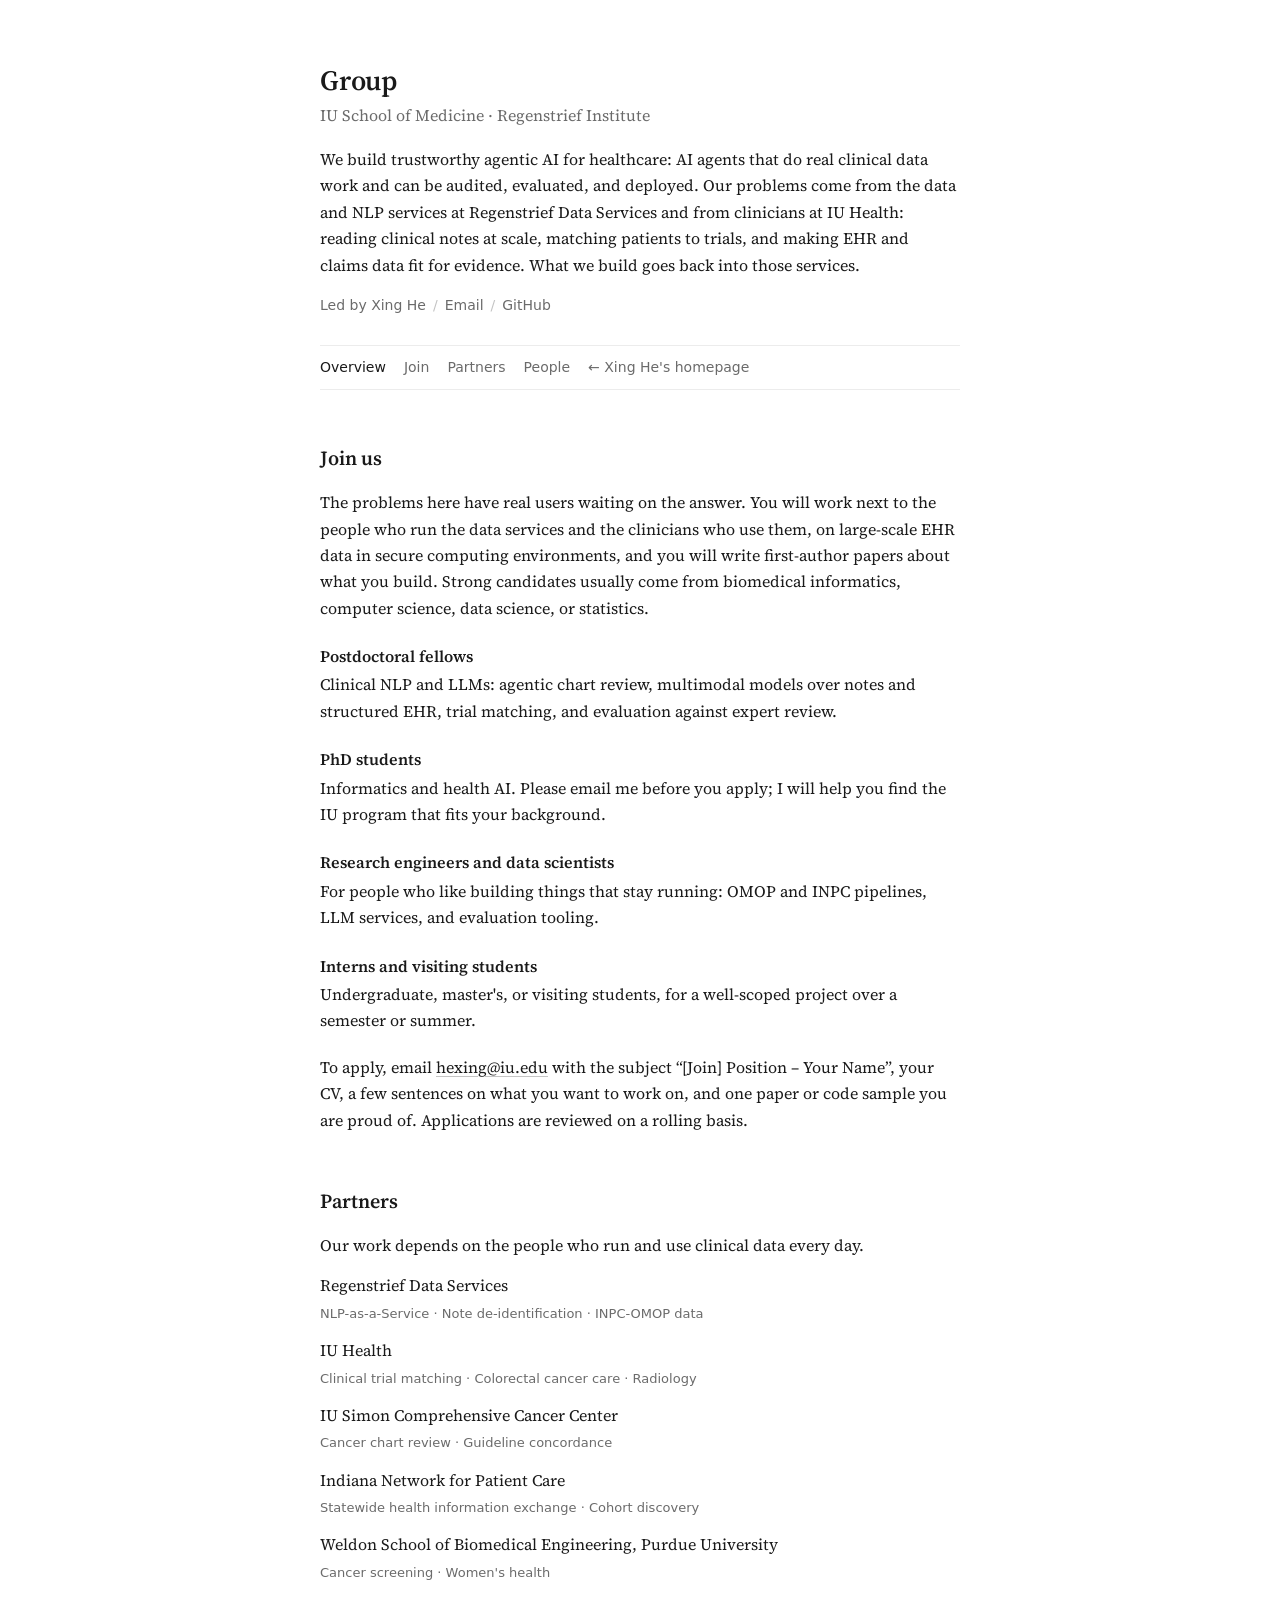
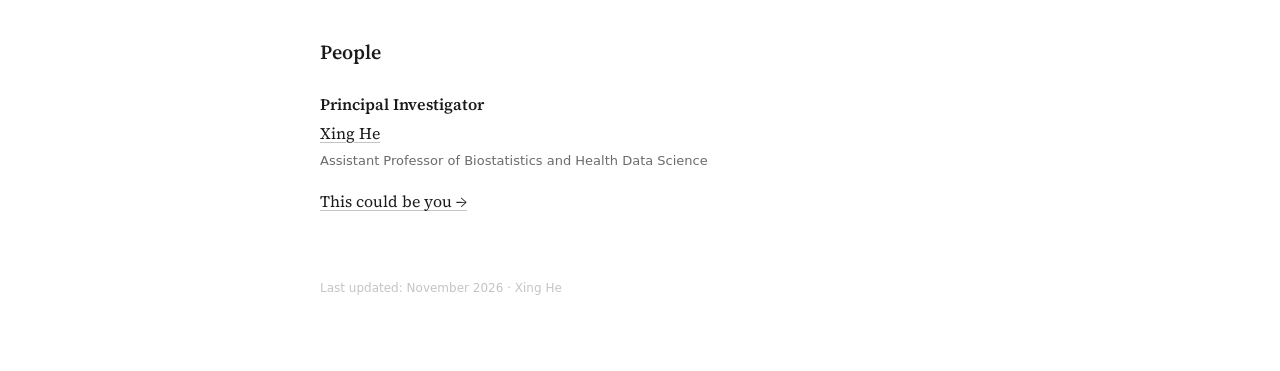
==== group/index.html @ 181c2b14 "Restructure homepage: five research groups, talks, teaching, group page Co-Authored-By: Claude Opus " ====
<!doctype html>
<html lang="en">
<head>
<meta charset="utf-8">
<meta name="viewport" content="width=device-width, initial-scale=1">
<title>Group – Xing He, Indiana University School of Medicine</title>
<meta name="description" content="Xing He's group at the IU School of Medicine and Regenstrief Institute. Recruiting postdocs, PhD students, research engineers, and interns in clinical NLP, LLMs, and real-world evidence.">
<link rel="preconnect" href="https://fonts.googleapis.com">
<link rel="preconnect" href="https://fonts.gstatic.com" crossorigin>
<link href="https://fonts.googleapis.com/css2?family=Source+Serif+4:ital,opsz,wght@0,8..60,400..700;1,8..60,400..700&display=swap" rel="stylesheet">
<link rel="stylesheet" href="../style.css">
</head>
<body>
<main>

<header id="overview">
  <h1>Group</h1>
  <p class="subtitle">IU School of Medicine · Regenstrief Institute</p>
  <p>We build trustworthy agentic AI for healthcare: AI agents that do real clinical data work and can be audited, evaluated, and deployed. Our problems come from the data and NLP services at
  Regenstrief Data Services and from clinicians at IU Health: reading clinical notes at scale, matching patients to trials, and making
  EHR and claims data fit for evidence. What we build goes back into those services.</p>
  <div class="links">Led by <a href="../">Xing He</a><span class="sep">/</span><a href="mailto:hexing@iu.edu">Email</a><span class="sep">/</span><a href="https://github.com/YeechingTiger">GitHub</a></div>
</header>

<nav>
  <a href="#overview" class="on">Overview</a><a href="#join">Join</a><a href="#partners">Partners</a><a href="#people">People</a><a href="../">← Xing He's homepage</a>
</nav>

<h2 id="join">Join us</h2>
<p>The problems here have real users waiting on the answer. You will work next to the people who run the data services and the clinicians
who use them, on large-scale EHR data in secure computing environments, and you will write first-author papers about what you build.
Strong candidates usually come from biomedical informatics, computer science, data science, or statistics.</p>

<h3>Postdoctoral fellows</h3>
<p>Clinical NLP and LLMs: agentic chart review, multimodal models over notes and structured EHR, trial matching, and evaluation against expert review.</p>
<h3>PhD students</h3>
<p>Informatics and health AI. Please email me before you apply; I will help you find the IU program that fits your background.</p>
<h3>Research engineers and data scientists</h3>
<p>For people who like building things that stay running: OMOP and INPC pipelines, LLM services, and evaluation tooling.</p>
<h3>Interns and visiting students</h3>
<p>Undergraduate, master's, or visiting students, for a well-scoped project over a semester or summer.</p>

<p style="margin-top:20px">To apply, email <a href="mailto:hexing@iu.edu?subject=%5BJoin%5D%20">hexing@iu.edu</a> with the subject
“[Join] Position – Your Name”, your CV, a few sentences on what you want to work on, and one paper or code sample you are proud of.
Applications are reviewed on a rolling basis.</p>

<h2 id="partners">Partners</h2>
<p>Our work depends on the people who run and use clinical data every day.</p>
<div class="partner">Regenstrief Data Services<br><span class="k">NLP-as-a-Service · Note de-identification · INPC-OMOP data</span></div>
<div class="partner">IU Health<br><span class="k">Clinical trial matching · Colorectal cancer care · Radiology</span></div>
<div class="partner">IU Simon Comprehensive Cancer Center<br><span class="k">Cancer chart review · Guideline concordance</span></div>
<div class="partner">Indiana Network for Patient Care<br><span class="k">Statewide health information exchange · Cohort discovery</span></div>
<div class="partner">Weldon School of Biomedical Engineering, Purdue University<br><span class="k">Cancer screening · Women's health</span></div>

<h2 id="people">People</h2>
<h3>Principal Investigator</h3>
<div class="person"><a href="../">Xing He</a><br><span class="k">Assistant Professor of Biostatistics and Health Data Science</span></div>
<!-- Current members: add each person as
<div class="person">Name<br><span class="k">Postdoctoral Fellow · co-advised with …</span></div>
-->
<p style="margin-top:16px"><a href="#join">This could be you →</a></p>

<footer>Last updated: November 2026 · Xing He</footer>
</main>
</body>
</html>
---- style.css ----
:root{
  --fg:#1a1a1a; --muted:#6b6b6b; --faint:#c4c4c4; --line:#ececec; --accent:#990000;
  --sans:system-ui,-apple-system,"Segoe UI",Roboto,"Helvetica Neue",Arial,sans-serif;
}
*{box-sizing:border-box}
html{-webkit-text-size-adjust:100%;scroll-behavior:smooth}
body{margin:0;background:#fff;color:var(--fg);font:16px/1.65 "Source Serif 4",Georgia,serif}
main{max-width:680px;margin:0 auto;padding:64px 20px 72px}
a{color:inherit;text-decoration:underline;text-decoration-color:var(--faint);text-underline-offset:3px;text-decoration-thickness:1px}
a:hover{text-decoration-color:currentColor}
p{margin:0 0 14px}

/* header */
.photo{display:block;width:120px;height:120px;object-fit:cover;border-radius:50%;margin:0 0 20px}
h1{font-size:28px;font-weight:600;letter-spacing:-.2px;margin:0;line-height:1.2}
.subtitle{color:var(--muted);margin:4px 0 18px}
.links{font-family:var(--sans);font-size:14px;color:var(--muted);margin:16px 0 0}
.links a{text-decoration:none}
.links a:hover{color:var(--fg)}
.links .sep{color:var(--faint);margin:0 7px}
nav{font-family:var(--sans);font-size:14px;margin:28px 0 0;padding:10px 0;border-top:1px solid var(--line);border-bottom:1px solid var(--line)}
nav a{text-decoration:none;color:var(--muted);margin-right:18px}
nav a:hover,nav a.on{color:var(--fg)}
.recruit{color:var(--accent)}

/* sections */
h2{font-size:20px;font-weight:600;margin:52px 0 14px;scroll-margin-top:16px}
h3{font-size:16px;font-weight:600;margin:22px 0 2px}
.refs{font-family:var(--sans);font-size:13px;color:var(--muted);margin:-4px 0 0}
.refs a{text-decoration-color:#ddd}
ul{padding-left:1.1em;margin:0 0 14px}
li{margin-bottom:8px}

/* dated rows: news */
.row{display:grid;grid-template-columns:80px 1fr;gap:6px 16px}
.row .d{font-family:var(--sans);font-size:13px;color:var(--muted);padding-top:2px}
.partner{margin-bottom:12px}
.partner .k{font-family:var(--sans);font-size:13px;color:var(--muted)}

/* publications */
.pub{margin-bottom:20px}
.pub .t{font-weight:600}
.pub .a{font-size:15px}
.pub .v{font-size:15px;font-style:italic;color:var(--muted)}
.pub .s{margin:4px 0 2px;font-size:15px}
.pub .l{font-family:var(--sans);font-size:13px}
.pub .l a{margin-right:12px}
.me{text-decoration:underline;text-underline-offset:2px;text-decoration-color:var(--fg)}
.note{font-family:var(--sans);font-size:13px;color:var(--muted);margin:-4px 0 18px}
details{margin-top:8px}
summary{font-family:var(--sans);font-size:14px;color:var(--muted);cursor:pointer;margin-bottom:16px}
summary:hover{color:var(--fg)}
.year{font-family:var(--sans);font-size:13px;color:var(--muted);margin:24px 0 10px}
.tag{font-family:var(--sans);font-size:11px;color:var(--muted);border:1px solid var(--line);border-radius:3px;padding:0 4px;margin-left:4px}

/* people */
.person{margin-bottom:10px}
.person .k{font-family:var(--sans);font-size:13px;color:var(--muted)}

footer{margin-top:64px;font-family:var(--sans);font-size:12px;color:var(--faint)}
@media (max-width:520px){ main{padding:40px 16px 56px} nav a{margin-right:13px} .row{grid-template-columns:68px 1fr} }
.now{font-size:15px;color:#333;margin:4px 0 0;padding-left:10px;border-left:2px solid var(--line)}
.refs + .now{margin-top:6px}
.filters{font-family:var(--sans);font-size:13px;color:var(--muted);margin:0 0 8px}
.filters button{font:inherit;background:none;border:0;padding:0;margin-left:10px;color:var(--muted);cursor:pointer}
.filters button[aria-pressed=true]{color:var(--fg);text-decoration:underline;text-underline-offset:3px}
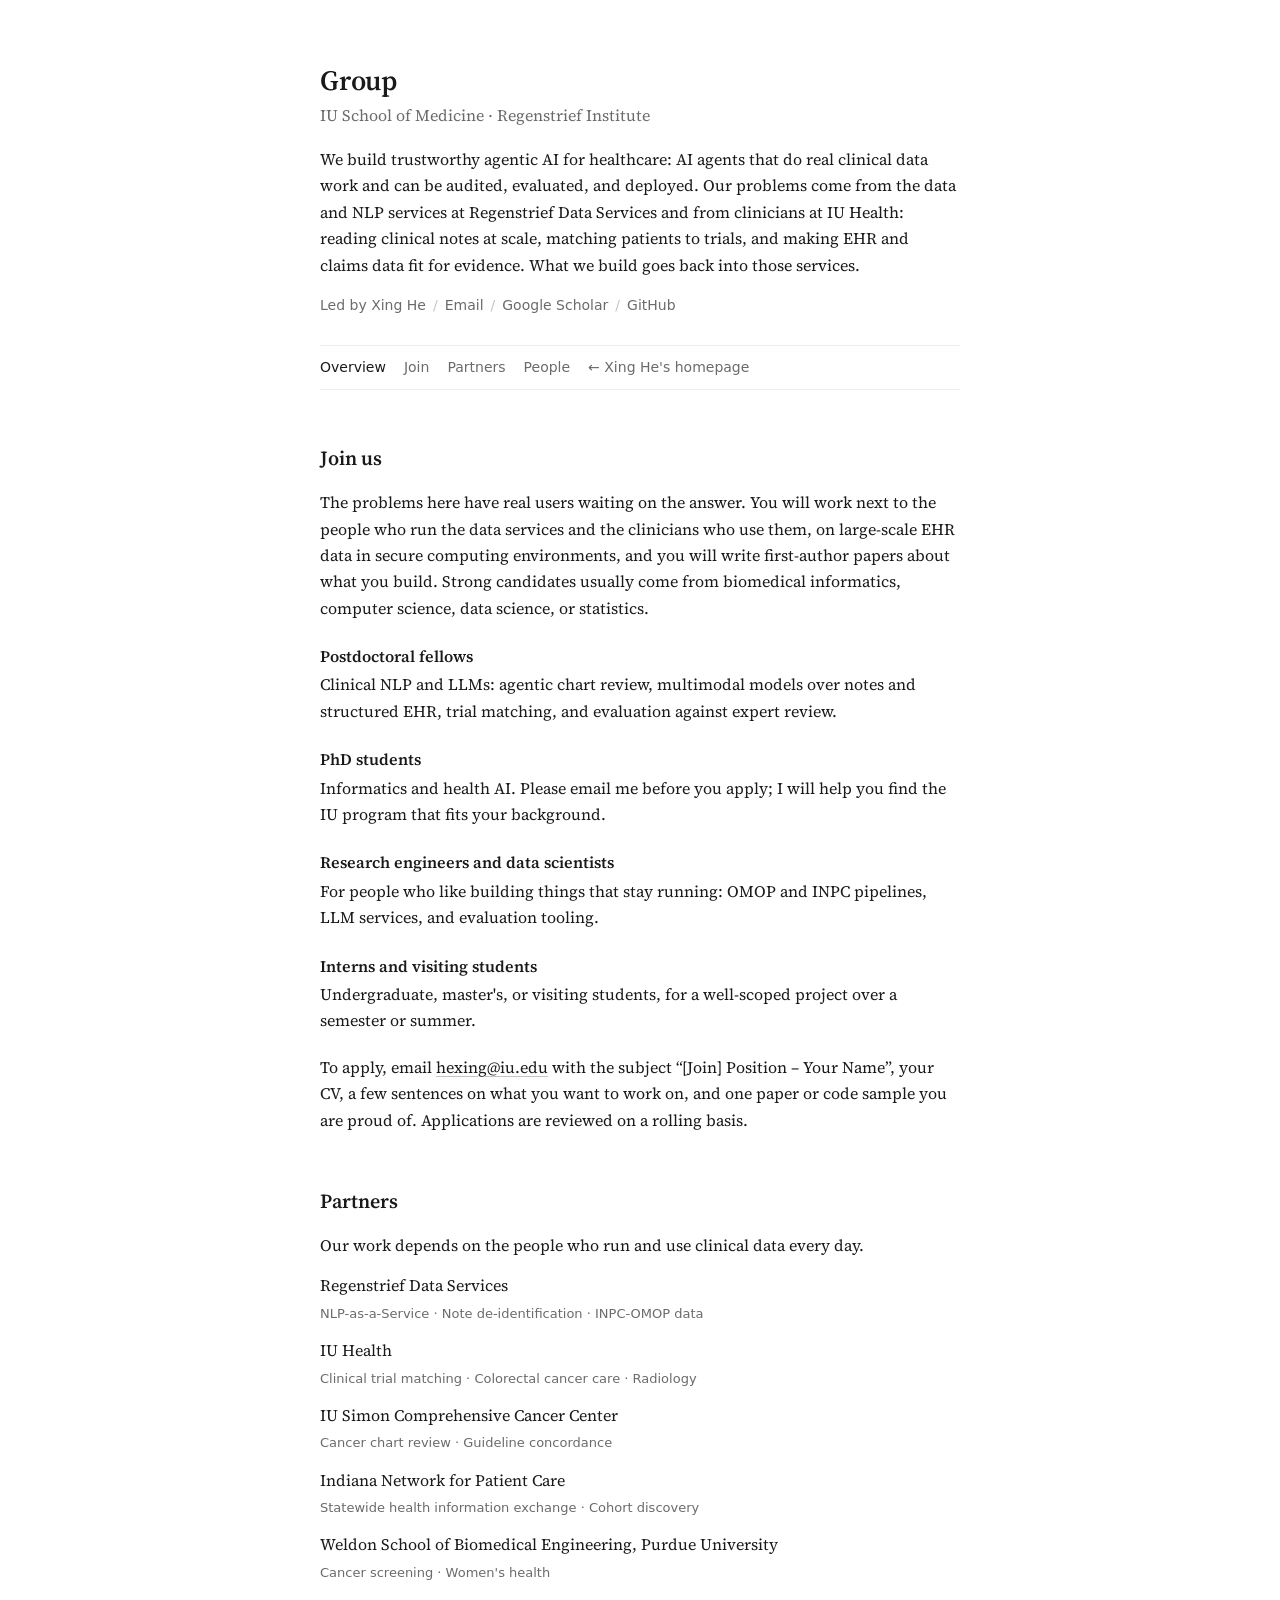
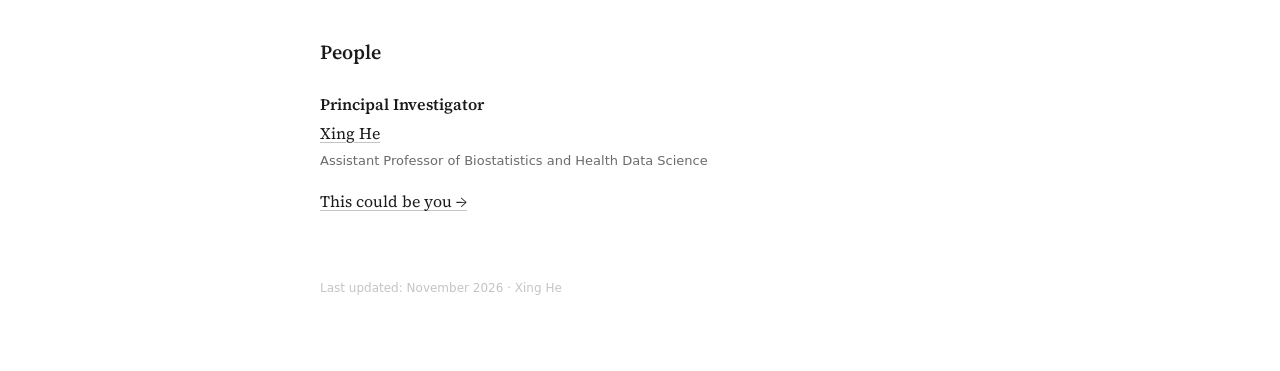
==== commit 5a1d483e: "Add Google Scholar link Co-Authored-By: Claude Opus 5.5 <noreply@anthropic.com>" ====
--- a/group/index.html
+++ b/group/index.html
@@ -19,7 +19,7 @@
   <p>We build trustworthy agentic AI for healthcare: AI agents that do real clinical data work and can be audited, evaluated, and deployed. Our problems come from the data and NLP services at
   Regenstrief Data Services and from clinicians at IU Health: reading clinical notes at scale, matching patients to trials, and making
   EHR and claims data fit for evidence. What we build goes back into those services.</p>
-  <div class="links">Led by <a href="../">Xing He</a><span class="sep">/</span><a href="mailto:hexing@iu.edu">Email</a><span class="sep">/</span><a href="https://github.com/YeechingTiger">GitHub</a></div>
+  <div class="links">Led by <a href="../">Xing He</a><span class="sep">/</span><a href="mailto:hexing@iu.edu">Email</a><span class="sep">/</span><a href="https://scholar.google.com/citations?user=LN0Utm0AAAAJ&amp;hl=en">Google Scholar</a><span class="sep">/</span><a href="https://github.com/YeechingTiger">GitHub</a></div>
 </header>
 
 <nav>
